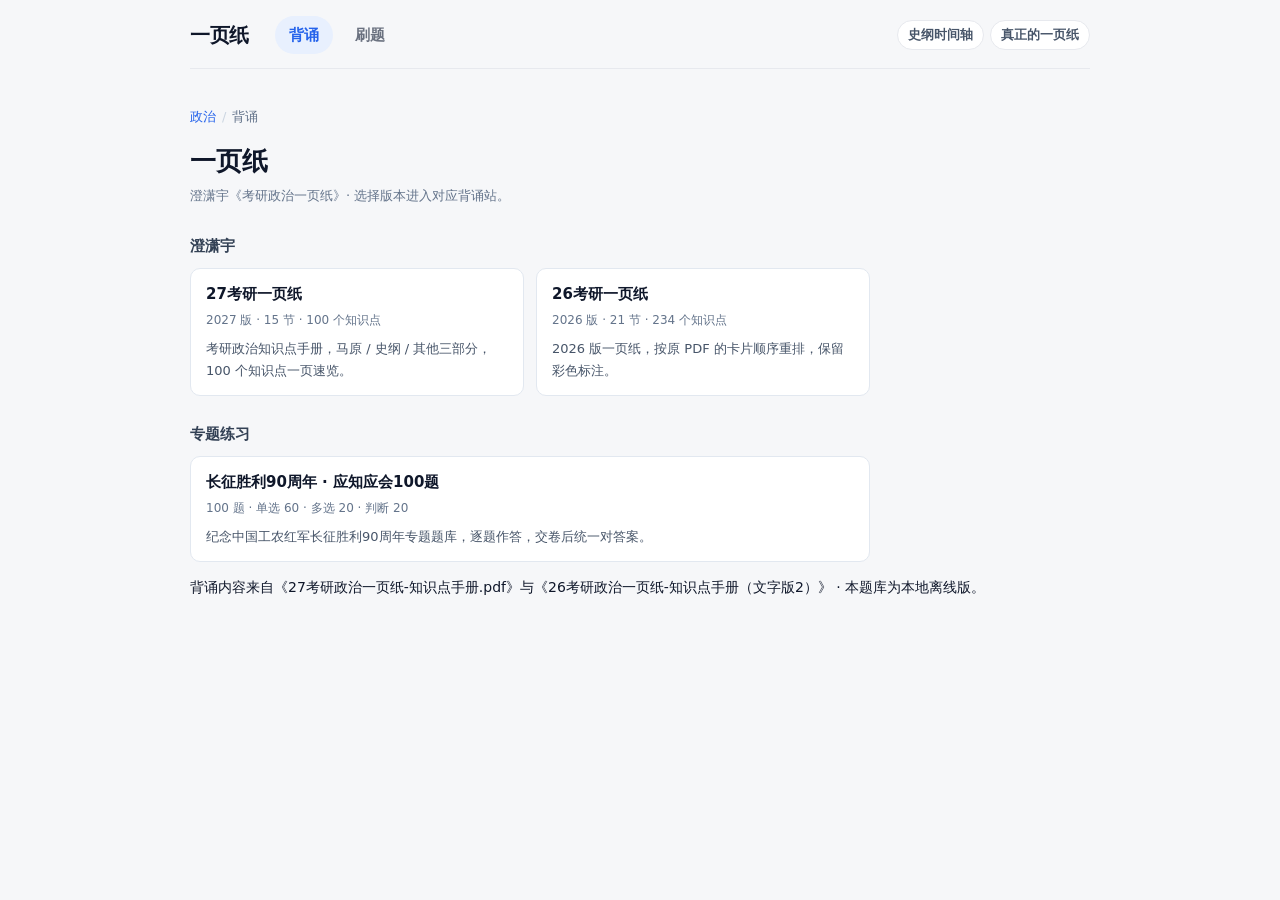
==== index.html @ ce1c95e4 "add content and site" ====
<!doctype html>
<html lang="zh-CN">
<head>
  <meta charset="utf-8">
  <meta name="viewport" content="width=device-width, initial-scale=1">
  <meta name="color-scheme" content="light">
  <meta name="theme-color" content="#f6f7f9">
  <meta name="description" content="澄潇宇《考研政治一页纸》27 版与 26 版本地背诵站总入口，附长征胜利90周年100题刷题页。">
  <link rel="icon" href="data:image/svg+xml,%3Csvg xmlns='http://www.w3.org/2000/svg' viewBox='0 0 32 32'%3E%3Cpath d='M7 3h12l6 6v20H7z' fill='%23ffffff' stroke='%23334155' stroke-width='2' stroke-linejoin='round'/%3E%3Cpath d='M19 3v6h6' fill='none' stroke='%23334155' stroke-width='2' stroke-linejoin='round'/%3E%3Cpath d='M11 15h10M11 19h10M11 23h6' stroke='%2394a3b8' stroke-width='2' stroke-linecap='round'/%3E%3C/svg%3E">
  <title>澄潇宇一页纸 · 27 / 26 版</title>
  <link rel="stylesheet" href="27/assets/css/main.css">
</head>
<body class="home-mode">
  <div class="app">
    <header class="topbar">
      <a class="brand" href="index.html">一页纸</a>
      <nav class="nav" aria-label="主导航">
        <a class="nav-trigger is-active" href="index.html">背诵</a>
        <a class="nav-trigger quiz-nav" href="https://yanbrick.com/politics/exams" target="_blank" rel="noopener">刷题</a>
      </nav>
      <span class="topbar-spacer"></span>
      <div class="top-links" aria-label="其他工具">
        <a class="ext-link" href="../史纲时间轴.html" target="_blank" rel="noopener" title="打开本地的史纲时间轴">
          <span class="long">史纲时间轴</span><span class="short">时间轴</span>
        </a>
        <a class="ext-link" href="../真正的一页纸.html" target="_blank" rel="noopener" title="打开本地的真正的一页纸">
          <span class="long">真正的一页纸</span><span class="short">一页纸</span>
        </a>
      </div>
    </header>

    <main class="main">
      <div class="page">
        <div class="crumb">
          <a href="index.html">政治</a><span class="sep"> / </span><span>背诵</span>
        </div>

        <h1 class="page-title lg">一页纸</h1>
        <p class="page-sub">澄潇宇《考研政治一页纸》· 选择版本进入对应背诵站。</p>

        <h2 class="shelf-group">澄潇宇</h2>
        <div class="book-grid">
          <a class="book-card" data-book="chengxiaoyu-yiyezhi" href="27/index.html#/read/s01" aria-label="进入 27 考研一页纸">
            <h3 class="book-title">27考研一页纸</h3>
            <p class="book-meta">2027 版 · 15 节 · 100 个知识点</p>
            <p class="book-blurb">考研政治知识点手册，马原 / 史纲 / 其他三部分，100 个知识点一页速览。</p>
            <p class="book-progress" hidden></p>
          </a>
          <a class="book-card" data-book="chengxiaoyu-26yiyezhi" href="26/index.html#/read/s01" aria-label="进入 26 考研一页纸">
            <h3 class="book-title">26考研一页纸</h3>
            <p class="book-meta">2026 版 · 21 节 · 234 个知识点</p>
            <p class="book-blurb">2026 版一页纸，按原 PDF 的卡片顺序重排，保留彩色标注。</p>
            <p class="book-progress" hidden></p>
          </a>
        </div>

        <h2 class="shelf-group">专题练习</h2>
        <div class="book-grid">
          <a class="book-card" href="quiz/index.html" aria-label="进入长征胜利90周年100题">
            <h3 class="book-title">长征胜利90周年 · 应知应会100题</h3>
            <p class="book-meta">100 题 · 单选 60 · 多选 20 · 判断 20</p>
            <p class="book-blurb">纪念中国工农红军长征胜利90周年专题题库，逐题作答，交卷后统一对答案。</p>
          </a>
        </div>

        <p class="foot">背诵内容来自《27考研政治一页纸-知识点手册.pdf》与《26考研政治一页纸-知识点手册（文字版2）》 · 本题库为本地离线版。</p>
      </div>
    </main>
  </div>
  <script>
    (function () {
      var cards = document.querySelectorAll(".book-card[data-book]");
      Array.prototype.forEach.call(cards, function (card) {
        var key = "yy_last_read:" + card.getAttribute("data-book");
        try {
          var last = JSON.parse(localStorage.getItem(key) || "null");
          if (!last || !last.id || !/^[a-z0-9-]+$/i.test(last.id)) return;
          card.href = card.getAttribute("href").split("#")[0] + "#/read/" + encodeURIComponent(last.id);
          var line = card.querySelector(".book-progress");
          if (line && last.title) {
            line.textContent = "上次读到：" + last.title;
            line.hidden = false;
          }
        } catch (e) {}
      });
    })();
  </script>
</body>
</html>
---- 27/assets/css/main.css ----
/* SPDX-License-Identifier: MIT */
:root {
  --bg: #f6f7f9;
  --paper: #ffffff;
  --ink: #0f172a;
  --ink-2: #1e293b;
  --muted: #64748b;
  --line: #e7e9ee;
  --line-soft: #eef1f5;
  --accent: #2563eb;
  --red: #b91c1c;
  --green: #15803d;
  --font: -apple-system, "Segoe UI", "Microsoft YaHei", system-ui, sans-serif;
}

* { box-sizing: border-box; }

html { scroll-behavior: smooth; }

body {
  margin: 0;
  background: var(--bg);
  color: var(--ink);
  font: 14px/1.6 var(--font);
  -webkit-font-smoothing: antialiased;
  text-rendering: optimizeLegibility;
}

a { color: var(--accent); }

button { font-family: inherit; }

.app {
  max-width: 956px;
  margin: 0 auto;
  padding: 0 28px 60px;
}

/* ---------- topbar ---------- */

.topbar {
  display: flex;
  align-items: center;
  gap: 10px 22px;
  flex-wrap: wrap;
  padding: 16px 0 14px;
  border-bottom: 1px solid var(--line);
  margin-bottom: 22px;
  position: sticky;
  top: 0;
  background: var(--bg);
  z-index: 10;
}

.brand {
  display: flex;
  align-items: center;
  gap: 2px;
  font-size: 20px;
  font-weight: 800;
  letter-spacing: -0.3px;
  color: var(--ink);
  text-decoration: none;
}

.brand-dot {
  color: #94a3b8;
  font-weight: 600;
  margin: 0 1px;
}

.brand-sub {
  font-size: 15px;
  font-weight: 700;
  color: #334155;
}

.nav {
  display: flex;
  gap: 8px;
  margin-left: 4px;
}

.nav-trigger {
  font-size: 15px;
  font-weight: 600;
  color: #6b7280;
  text-decoration: none;
  padding: 7px 14px;
  border-radius: 999px;
  transition: background-color 0.15s, color 0.15s;
}

.nav-trigger:hover { color: #1f2937; }

.nav-trigger.is-active {
  background: #e8f0fe;
  color: var(--accent);
}

.topbar-spacer { flex: 1; }

/* ---------- shared ---------- */

.main { padding: 16px 0 64px; }

.page { max-width: 900px; margin: 0 auto; }

.crumb {
  display: flex;
  flex-wrap: wrap;
  align-items: center;
  gap: 6px;
  font-size: 13px;
  color: var(--muted);
  margin: 0 0 16px;
}

.crumb a {
  color: var(--accent);
  text-decoration: none;
}

.crumb a:hover { text-decoration: underline; }

.crumb .sep { color: #cbd5e1; }

.page-title {
  margin: 0 0 6px;
  font-size: 24px;
  line-height: 1.35;
  font-weight: 700;
  letter-spacing: -0.2px;
  color: var(--ink);
}

.page-title.lg { font-size: 26px; }

.page-sub {
  margin: 0;
  font-size: 13px;
  line-height: 1.75;
  color: var(--muted);
}

.page-sub .dot { margin: 0 6px; color: #cbd5e1; }

.site-foot {
  max-width: 760px;
  margin: 34px 0 0;
  padding-top: 14px;
  border-top: 1px solid var(--line);
  font-size: 12px;
  line-height: 1.8;
  color: #94a3b8;
}

/* ---------- shelf ---------- */

.shelf-group {
  margin: 26px 0 10px;
  font-size: 15px;
  font-weight: 700;
  color: #334155;
}

.book-grid {
  display: grid;
  grid-template-columns: repeat(auto-fit, minmax(260px, 1fr));
  gap: 12px;
  max-width: 680px;
}

.book-card {
  display: block;
  background: var(--paper);
  border: 1px solid #e2e8f0;
  border-radius: 10px;
  padding: 13px 15px;
  text-decoration: none;
  color: inherit;
  transition: border-color 0.15s, box-shadow 0.15s;
}

.book-card:hover {
  border-color: #bfdbfe;
  box-shadow: 0 2px 10px rgba(15, 23, 42, 0.045);
}

.book-title {
  margin: 0 0 5px;
  font-size: 15px;
  font-weight: 700;
  color: var(--ink);
}

.book-meta {
  margin: 0 0 8px;
  font-size: 12px;
  color: var(--muted);
}

.book-blurb {
  margin: 0;
  font-size: 13px;
  line-height: 1.7;
  color: #475569;
}

.book-last {
  margin-top: 10px;
  font-size: 12px;
  font-weight: 600;
  color: var(--green);
}

/* ---------- book / toc ---------- */

.resume {
  display: grid;
  grid-template-columns: 1fr auto;
  gap: 3px 12px;
  align-items: center;
  margin: 18px 0 4px;
  padding: 12px 15px;
  border: 1px solid #bfdbfe;
  border-radius: 10px;
  background: #eff6ff;
  color: var(--ink);
  text-decoration: none;
  transition: border-color 0.15s;
}

.resume:hover { border-color: var(--accent); }

.resume-title {
  font-size: 14px;
  font-weight: 600;
  overflow: hidden;
  text-overflow: ellipsis;
  white-space: nowrap;
}

.resume-meta {
  font-size: 12px;
  color: var(--muted);
}

.resume-go {
  grid-row: 1 / 3;
  grid-column: 2;
  font-size: 13px;
  font-weight: 600;
  color: var(--accent);
  white-space: nowrap;
}

.toc { margin-top: 8px; }

.toc-part {
  display: flex;
  align-items: center;
  gap: 8px;
  margin: 26px 0 2px;
  padding-bottom: 7px;
  border-bottom: 1px solid #e2e8f0;
  font-size: 15px;
  font-weight: 700;
  color: #334155;
}

.toc-part::before {
  content: "";
  width: 3px;
  height: 14px;
  border-radius: 2px;
  background: var(--part, #94a3b8);
}

.toc-row {
  display: flex;
  justify-content: space-between;
  align-items: baseline;
  gap: 16px;
  padding: 11px 2px;
  border-bottom: 1px solid var(--line-soft);
  text-decoration: none;
  color: var(--ink-2);
}

.toc-row:hover { color: var(--accent); }

.toc-name { font-size: 14px; line-height: 1.5; }

.toc-page {
  flex: none;
  font-size: 12px;
  color: #94a3b8;
}

/* ---------- reader ---------- */

.reader-head { max-width: 840px; }

.reader-title {
  margin: 0 0 5px;
  font-size: 24px;
  line-height: 1.35;
  font-weight: 700;
  letter-spacing: -0.2px;
}

.kpoints {
  max-width: 840px;
  margin: 16px 0 0;
  border: 1px solid var(--line);
  border-radius: 10px;
  background: var(--paper);
}

.kpoints summary {
  padding: 10px 14px;
  cursor: pointer;
  list-style: none;
  font-size: 13px;
  font-weight: 600;
  color: var(--muted);
  user-select: none;
}

.kpoints summary::-webkit-details-marker { display: none; }

.kpoints summary::after {
  content: "▾";
  float: right;
  font-size: 11px;
  color: #94a3b8;
  transition: transform 0.15s;
}

.kpoints[open] summary::after { transform: rotate(180deg); }

.kpoints-list {
  display: grid;
  grid-template-columns: repeat(2, minmax(0, 1fr));
  gap: 1px 18px;
  margin: 0;
  padding: 2px 14px 13px;
  list-style: none;
}

.kpoints-list button {
  appearance: none;
  display: block;
  width: 100%;
  padding: 5px 0;
  border: 0;
  background: none;
  text-align: left;
  font-size: 13px;
  line-height: 1.55;
  color: #334155;
  cursor: pointer;
  border-radius: 4px;
}

.kpoints-list button:hover { color: var(--accent); }

.kpoints-list .no {
  margin-right: 6px;
  font-size: 11px;
  color: #94a3b8;
  font-variant-numeric: tabular-nums;
}

.klist {
  display: flex;
  flex-direction: column;
  gap: 16px;
  max-width: 840px;
  margin-top: 18px;
}

.kcard {
  background: var(--paper);
  border: 1px solid var(--kc-border, #e2e8f0);
  border-radius: 12px;
  overflow: hidden;
  scroll-margin-top: 88px;
  transition: border-color 0.2s, box-shadow 0.2s;
}

.kcard.is-target {
  border-color: var(--accent);
  box-shadow: 0 0 0 3px rgba(37, 99, 235, 0.12);
}

.kcard-head {
  position: relative;
  padding: 11px 64px 10px 17px;
  background: var(--kc-tint, #f8fafc);
  border-bottom: 1px solid var(--kc-border, #e2e8f0);
}

.kcard-loc {
  position: absolute;
  top: 9px;
  right: 11px;
  padding: 2px 7px;
  border: 1px solid transparent;
  border-radius: 5px;
  background: transparent;
  color: var(--muted);
  font: inherit;
  font-size: 11px;
  line-height: 1.6;
  cursor: pointer;
  opacity: 0.5;
}

.kcard-loc:hover,
.kcard-loc:focus-visible {
  opacity: 1;
  border-color: var(--line);
  background: #fff;
  outline: none;
}

.kcard-loc:focus-visible {
  box-shadow: 0 0 0 2px rgba(37, 99, 235, 0.25);
}

.kcard-no {
  display: block;
  margin-bottom: 3px;
  font-size: 11.5px;
  font-weight: 600;
  letter-spacing: 0.02em;
  color: var(--kc-accent, var(--muted));
  opacity: 0.92;
}

.kcard-title {
  display: flex;
  align-items: center;
  flex-wrap: wrap;
  gap: 3px;
  margin: 0;
  font-size: 16px;
  line-height: 1.55;
  font-weight: 700;
  color: var(--ink);
}

.kcard-body {
  padding: 13px 17px 15px;
}

.kl {
  margin: 0;
  font-size: 15.5px;
  line-height: 1.92;
  color: var(--ink-2);
  overflow-wrap: anywhere;
}

.kl + .kl { margin-top: 1px; }

.kl.g { margin-top: 11px; }

.kl.i1 { padding-left: 1.15em; }

.kl.i2 {
  padding-left: 2.3em;
  text-indent: -1.15em;
}

.c-b { color: #0284c7; }
.c-n { color: #1d4ed8; }
.c-r { color: #dc2626; }
.c-o { color: #c2410c; }
.c-g { color: #15803d; }
.c-p { color: #7c3aed; }
.c-d { color: #475569; }
.c-m { color: #94a3b8; }
.c-k { color: var(--ink); }

.emo {
  display: inline-block;
  width: 1.03em;
  height: 1.03em;
  margin-right: 0.1em;
  vertical-align: -0.13em;
  object-fit: contain;
}

.emo:last-child { margin-right: 0; }

.kcard-fig {
  display: block;
  width: 100%;
  margin: 13px 0 2px;
  border: 1px solid var(--kc-border, #e2e8f0);
  border-radius: 8px;
  background: #fff;
  cursor: zoom-in;
}

.kcard-figcap {
  margin-top: 6px;
  font-size: 12px;
  color: #94a3b8;
  text-align: center;
}

.rd-nav {
  display: flex;
  justify-content: space-between;
  gap: 20px;
  max-width: 840px;
  margin: 28px 0 0;
  padding-top: 14px;
  border-top: 1px solid var(--line);
}

.rd-nav a {
  max-width: 48%;
  color: var(--accent);
  text-decoration: none;
  font-size: 13.5px;
  line-height: 1.6;
}

.rd-nav a:hover { text-decoration: underline; }

.rd-nav .next {
  margin-left: auto;
  text-align: right;
}

.rd-nav .dir {
  display: block;
  font-size: 12px;
  color: #94a3b8;
  margin-bottom: 1px;
}

/* ---------- lightbox ---------- */

.lightbox {
  position: fixed;
  inset: 0;
  z-index: 50;
  display: flex;
  align-items: center;
  justify-content: center;
  padding: 28px;
  background: rgba(15, 23, 42, 0.84);
  cursor: zoom-out;
}

.lightbox[hidden] { display: none; }

.lightbox img {
  max-width: min(96vw, 1800px);
  max-height: 88vh;
  border-radius: 10px;
  background: #fff;
  box-shadow: 0 20px 60px rgba(0, 0, 0, 0.4);
}

.lightbox-close {
  position: absolute;
  top: 16px;
  right: 20px;
  width: 36px;
  height: 36px;
  border: 0;
  border-radius: 50%;
  background: rgba(255, 255, 255, 0.14);
  color: #fff;
  font-size: 22px;
  line-height: 1;
  cursor: pointer;
}

.lightbox-close:hover { background: rgba(255, 255, 255, 0.24); }

/* ---------- focus / motion ---------- */

a:focus-visible,
button:focus-visible,
summary:focus-visible {
  outline: 2px solid var(--accent);
  outline-offset: 2px;
}

@media (prefers-reduced-motion: reduce) {
  html { scroll-behavior: auto; }
  * { transition: none !important; }
}

/* ---------- mobile ---------- */

@media (max-width: 700px) {
  .app { padding: 0 16px 44px; }

  .topbar {
    gap: 8px 12px;
    padding: 12px 0 11px;
    margin-bottom: 16px;
  }

  .brand { font-size: 18px; }
  .brand-sub { font-size: 14px; }
  .nav-trigger { font-size: 14px; padding: 6px 11px; }

  .main { padding: 8px 0 44px; }

  .page-title { font-size: 22px; }
  .page-title.lg { font-size: 24px; }
  .reader-title { font-size: 21px; }

  .book-grid { max-width: none; }

  .kcard-head { padding: 10px 13px 9px; }
  .kcard-body { padding: 11px 13px 13px; }
  .kcard-title { font-size: 15.5px; }

  .kl { font-size: 15px; line-height: 1.9; }

  .kpoints-list { grid-template-columns: 1fr; gap: 0; }

  .rd-nav { gap: 12px; }
  .rd-nav a { max-width: 47%; font-size: 13px; }

  .kcard-fig { margin-top: 11px; }
}

/* ---------- 顶栏外链 ---------- */

.top-links {
  display: none;
  align-items: center;
  gap: 6px;
}

.top-links[hidden] { display: none; }

body.home-mode .top-links { display: flex; }

@media (max-width: 1320px) {
  .reader-head, .kpoints, .klist, .rd-nav { max-width: 800px; }
}
@media (max-width: 1240px) {
  .reader-head, .kpoints, .klist, .rd-nav { max-width: 760px; }
}

.ext-link {
  display: inline-flex;
  align-items: center;
  padding: 5px 10px;
  border: 1px solid var(--line);
  border-radius: 999px;
  background: var(--paper);
  color: #475569;
  font-size: 12.5px;
  font-weight: 600;
  line-height: 1.4;
  text-decoration: none;
  white-space: nowrap;
  transition: border-color 0.15s, color 0.15s;
}

.ext-link:hover {
  border-color: #cbd5e1;
  color: #1f2937;
}

.ext-link .short { display: none; }

/* ---------- 右侧目录 / 抽屉 ---------- */

.side-toc {
  position: fixed;
  top: 0;
  right: 0;
  bottom: 0;
  z-index: 61;
  width: min(330px, 88vw);
  padding: 18px 16px 20px;
  background: var(--paper);
  border-left: 1px solid var(--line);
  box-shadow: -12px 0 32px rgba(15, 23, 42, 0.12);
  overflow-y: auto;
  transform: translateX(102%);
  visibility: hidden;
  transition: transform 0.22s ease, visibility 0.22s;
}

.side-toc.is-open {
  transform: none;
  visibility: visible;
}

.side-toc[hidden] { display: none; }

.side-head {
  display: flex;
  align-items: center;
  gap: 8px;
  padding: 0 0 10px;
  border-bottom: 1px solid var(--line-soft);
}

.side-title {
  font-size: 13px;
  font-weight: 700;
  color: #334155;
}

.side-count {
  margin-left: auto;
  font-size: 11px;
  color: #94a3b8;
  font-variant-numeric: tabular-nums;
}

.side-close {
  display: inline-grid;
  place-items: center;
  width: 28px;
  height: 28px;
  margin-left: 2px;
  border: 0;
  border-radius: 50%;
  background: #f1f5f9;
  color: #64748b;
  font-size: 18px;
  line-height: 1;
  cursor: pointer;
}

.side-close:hover { background: #e2e8f0; color: #1e293b; }

.side-part {
  display: flex;
  align-items: center;
  gap: 7px;
  margin: 16px 0 4px;
  font-size: 12.5px;
  font-weight: 700;
  color: var(--part, var(--ink-2));
}

.side-part::before {
  content: "";
  width: 3px;
  height: 12px;
  border-radius: 2px;
  background: var(--part, var(--accent));
}

.side-sec {
  display: flex;
  align-items: center;
  justify-content: space-between;
  gap: 8px;
  padding: 5px 8px;
  margin: 1px 0;
  border-radius: 6px;
  color: #334155;
  font-size: 13px;
  line-height: 1.45;
  text-decoration: none;
  transition: background-color 0.12s, color 0.12s;
}

.side-sec:hover {
  background: #f1f5f9;
  color: #1e293b;
}

.side-sec.is-active {
  background: linear-gradient(90deg, #e8f0fe 0%, rgba(232, 240, 254, 0) 100%);
  color: #1d4ed8;
  font-weight: 600;
  box-shadow: inset 2px 0 0 var(--accent);
}

.side-page {
  flex: none;
  font-size: 11px;
  color: #94a3b8;
  font-variant-numeric: tabular-nums;
}

.side-sec.is-active .side-page { color: #3b82f6; }

.side-foot {
  margin-top: 14px;
  padding-top: 10px;
  border-top: 1px dashed var(--line);
  font-size: 11px;
  color: #94a3b8;
}

.toc-overlay {
  position: fixed;
  inset: 0;
  z-index: 60;
  background: rgba(15, 23, 42, 0.32);
}

.toc-overlay[hidden] { display: none; }

.toc-toggle {
  position: fixed;
  right: 18px;
  bottom: 18px;
  z-index: 40;
  display: none;
  align-items: center;
  gap: 6px;
  padding: 9px 14px;
  border: 1px solid var(--line);
  border-radius: 999px;
  background: var(--paper);
  color: #334155;
  font-size: 13px;
  font-weight: 600;
  line-height: 1.4;
  box-shadow: 0 6px 18px rgba(15, 23, 42, 0.12);
  cursor: pointer;
}

.toc-toggle:hover { border-color: #cbd5e1; }

/* ---------- 宽屏固定目录 ---------- */

@media (min-width: 1090px) {
  .side-toc {
    top: 92px;
    right: max(16px, calc(50vw - 640px));
    bottom: auto;
    width: 210px;
    max-height: calc(100vh - 120px);
    padding: 0 0 0 16px;
    background: transparent;
    border-left: 1px solid var(--line);
    box-shadow: none;
    transform: none;
    visibility: visible;
    z-index: 5;
  }

  .side-head {
    padding: 0 8px 2px;
    border-bottom: 0;
  }

  .side-close { display: none; }
  .toc-toggle { display: none; }
  .toc-overlay { display: none; }
}

@media (max-width: 1089px) {
  body.reader-mode .toc-toggle { display: inline-flex; }
}

@media (max-width: 700px) {
  .topbar { gap: 6px; }
  .nav-trigger { padding: 5px 6px; font-size: 13.5px; }
  .top-links { gap: 4px; }
  .ext-link { padding: 4px 5px; font-size: 11.5px; }
  .ext-link .long { display: none; }
  .ext-link .short { display: inline; }

  .hide-m,
  .hide-m + .sep { display: none; }

  body.reader-mode .main { padding-bottom: 92px; }

  .side-toc { width: min(330px, 88vw); padding: 16px 14px 20px; }
  .side-sec { padding: 6px 8px; }
}

/* 复制源文件位置后的小提示 */
.toast {
  position: fixed;
  left: 50%;
  bottom: 26px;
  z-index: 90;
  max-width: min(560px, calc(100vw - 32px));
  padding: 9px 14px;
  border-radius: 8px;
  background: #0f172a;
  color: #f8fafc;
  font-size: 12.5px;
  line-height: 1.6;
  box-shadow: 0 8px 24px rgba(15, 23, 42, 0.24);
  transform: translate(-50%, 8px);
  opacity: 0;
  pointer-events: none;
  transition: opacity 0.18s ease, transform 0.18s ease;
}

.toast.is-show {
  opacity: 1;
  transform: translate(-50%, 0);
}

.book-progress {
  margin: 8px 0 0;
  color: #15803d;
  font-size: 12.5px;
}

/* ---------- 目录内考点 ---------- */

.side-sec-row {
  display: flex;
  align-items: center;
  gap: 2px;
}

.side-sec-row .side-sec {
  flex: 1;
  min-width: 0;
}

.side-expand {
  flex: none;
  width: 20px;
  height: 24px;
  padding: 0;
  border: 0;
  border-radius: 5px;
  background: transparent;
  color: #94a3b8;
  font: inherit;
  font-size: 11px;
  line-height: 1;
  cursor: pointer;
}

.side-expand:hover {
  background: #eef2f7;
  color: #334155;
}

.side-points {
  display: none;
  margin: 0 0 5px 8px;
  padding: 1px 0 1px 8px;
  border-left: 1px solid #e2e8f0;
}

.side-points.is-open {
  display: block;
}

.side-point {
  display: flex;
  align-items: flex-start;
  gap: 6px;
  width: 100%;
  padding: 3px 5px;
  border: 0;
  border-radius: 5px;
  background: transparent;
  color: #475569;
  font: inherit;
  font-size: 11.5px;
  line-height: 1.45;
  text-align: left;
  cursor: pointer;
}

.side-point:hover {
  background: #f1f5f9;
  color: #1e293b;
}

.side-point-no {
  flex: none;
  padding-top: 1px;
  color: #94a3b8;
  font-size: 9.5px;
  font-variant-numeric: tabular-nums;
}

.side-point-name {
  min-width: 0;
}
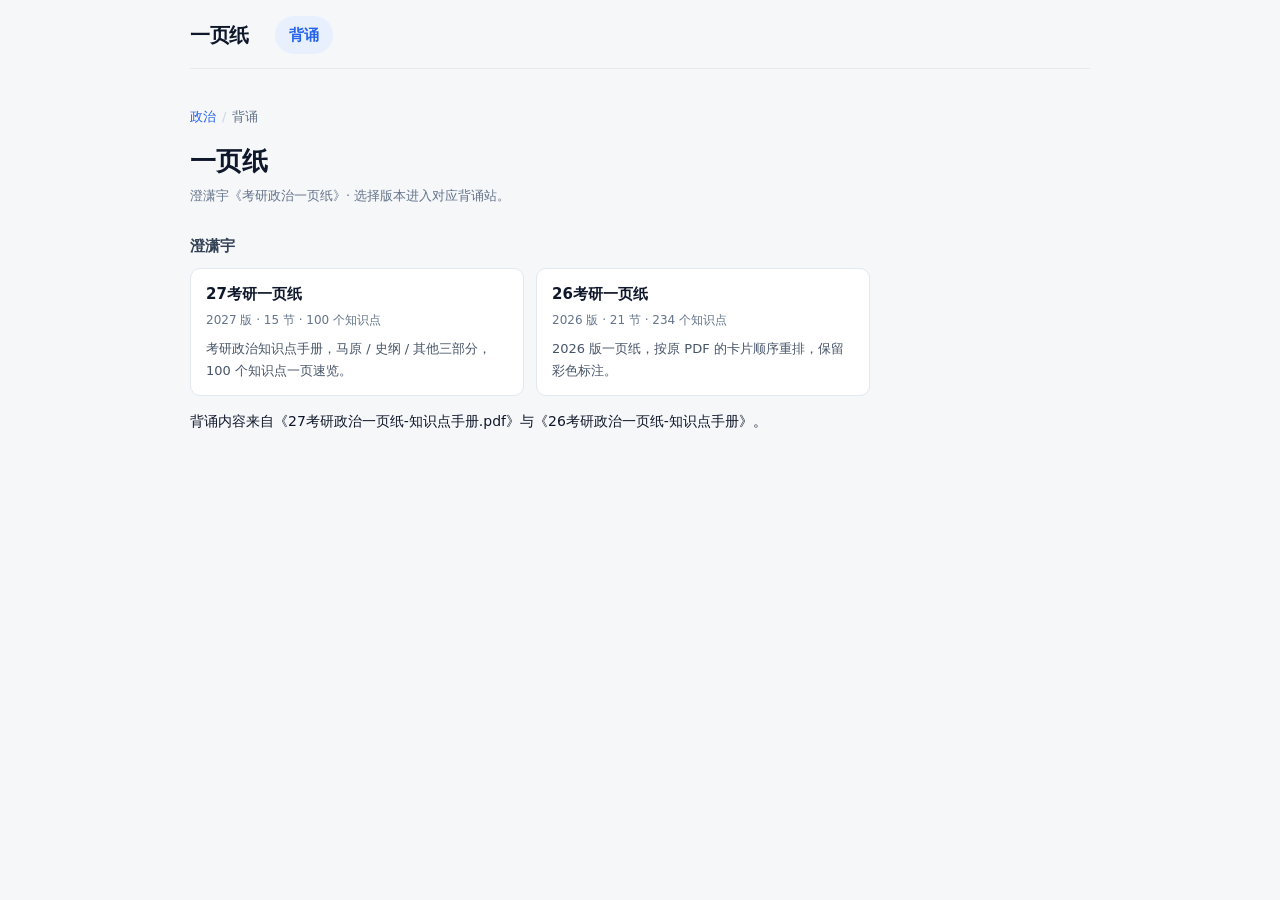
==== commit 862b4d8b: "delete quiz" ====
--- a/index.html
+++ b/index.html
@@ -5,7 +5,7 @@
   <meta name="viewport" content="width=device-width, initial-scale=1">
   <meta name="color-scheme" content="light">
   <meta name="theme-color" content="#f6f7f9">
-  <meta name="description" content="澄潇宇《考研政治一页纸》27 版与 26 版本地背诵站总入口，附长征胜利90周年100题刷题页。">
+  <meta name="description" content="澄潇宇《考研政治一页纸》27 版与 26 版本地背诵站总览">
   <link rel="icon" href="data:image/svg+xml,%3Csvg xmlns='http://www.w3.org/2000/svg' viewBox='0 0 32 32'%3E%3Cpath d='M7 3h12l6 6v20H7z' fill='%23ffffff' stroke='%23334155' stroke-width='2' stroke-linejoin='round'/%3E%3Cpath d='M19 3v6h6' fill='none' stroke='%23334155' stroke-width='2' stroke-linejoin='round'/%3E%3Cpath d='M11 15h10M11 19h10M11 23h6' stroke='%2394a3b8' stroke-width='2' stroke-linecap='round'/%3E%3C/svg%3E">
   <title>澄潇宇一页纸 · 27 / 26 版</title>
   <link rel="stylesheet" href="27/assets/css/main.css">
@@ -16,17 +16,8 @@
       <a class="brand" href="index.html">一页纸</a>
       <nav class="nav" aria-label="主导航">
         <a class="nav-trigger is-active" href="index.html">背诵</a>
-        <a class="nav-trigger quiz-nav" href="https://yanbrick.com/politics/exams" target="_blank" rel="noopener">刷题</a>
       </nav>
       <span class="topbar-spacer"></span>
-      <div class="top-links" aria-label="其他工具">
-        <a class="ext-link" href="../史纲时间轴.html" target="_blank" rel="noopener" title="打开本地的史纲时间轴">
-          <span class="long">史纲时间轴</span><span class="short">时间轴</span>
-        </a>
-        <a class="ext-link" href="../真正的一页纸.html" target="_blank" rel="noopener" title="打开本地的真正的一页纸">
-          <span class="long">真正的一页纸</span><span class="short">一页纸</span>
-        </a>
-      </div>
     </header>
 
     <main class="main">
@@ -54,16 +45,7 @@
           </a>
         </div>
 
-        <h2 class="shelf-group">专题练习</h2>
-        <div class="book-grid">
-          <a class="book-card" href="quiz/index.html" aria-label="进入长征胜利90周年100题">
-            <h3 class="book-title">长征胜利90周年 · 应知应会100题</h3>
-            <p class="book-meta">100 题 · 单选 60 · 多选 20 · 判断 20</p>
-            <p class="book-blurb">纪念中国工农红军长征胜利90周年专题题库，逐题作答，交卷后统一对答案。</p>
-          </a>
-        </div>
-
-        <p class="foot">背诵内容来自《27考研政治一页纸-知识点手册.pdf》与《26考研政治一页纸-知识点手册（文字版2）》 · 本题库为本地离线版。</p>
+        <p class="foot">背诵内容来自《27考研政治一页纸-知识点手册.pdf》与《26考研政治一页纸-知识点手册》。</p>
       </div>
     </main>
   </div>
